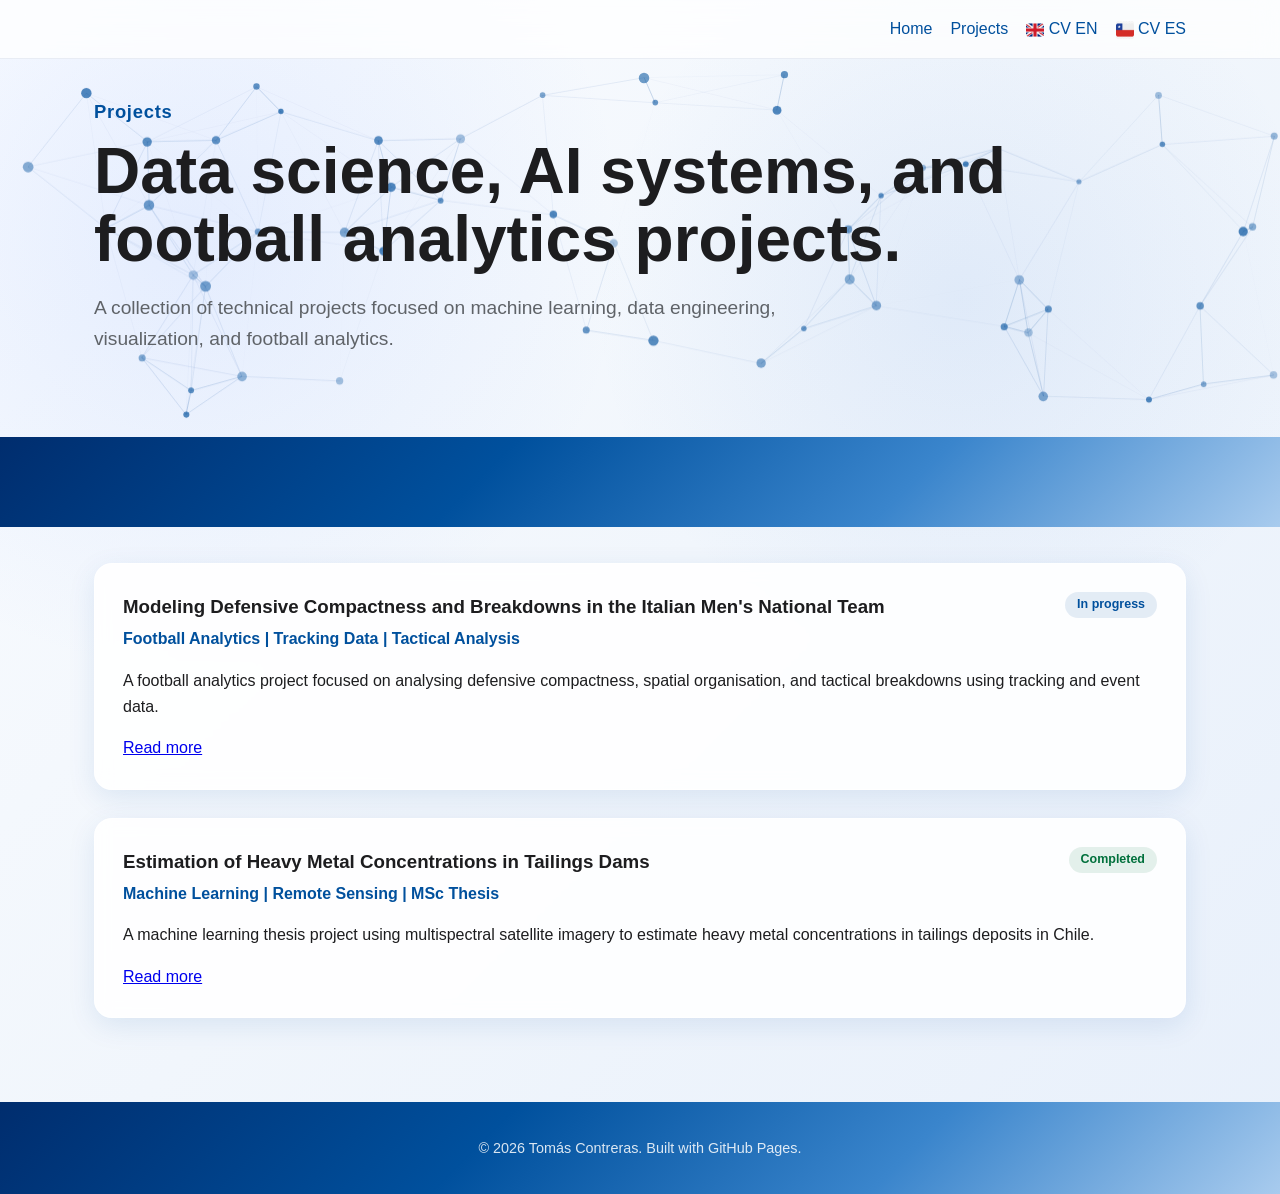
==== projects/index.html @ 69ec7506 "modificación css" ====
<!DOCTYPE html>
<html lang="en">
<head>
  <meta charset="UTF-8" />
  <meta name="viewport" content="width=device-width, initial-scale=1.0" />
  <title>Projects | Tomás Contreras</title>
  <link rel="stylesheet" href="../assets/css/style.css" />
</head>
<body>
  <header class="site-header">
    <nav>
      <div class="nav-links">
        <a href="../index.html">Home</a>
        <a href="index.html">Projects</a>
        <a href="../files/TOMÁS_CONTRERAS_CV_EN.pdf"><img src="../assets/img/united_kingdom.png" alt="UK flag" class="flag-icon"> CV EN</a>
        <a href="../files/TOMÁS_CONTRERAS_CV_ES.pdf"><img src="../assets/img/chile.png" alt="Chile flag" class="flag-icon"> CV ES</a>
      </div>
    </nav>
  </header>

  <div class="hero-outer">
    <canvas id="hero-canvas" aria-hidden="true"></canvas>
    <div class="hero-inner">
      <section class="hero">
        <p class="eyebrow">Projects</p>
        <h1>Data science, AI systems, and football analytics projects.</h1>
        <p class="hero-text">
          A collection of technical projects focused on machine learning, data engineering,
          visualization, and football analytics.
        </p>
      </section>
    </div>
  </div>

  <div class="band"></div>

  <div class="sections-wrapper">

    <div class="section-block">
      <div class="section">
        <div class="timeline-header">
          <h3>Modeling Defensive Compactness and Breakdowns in the Italian Men's National Team</h3>
          <span class="project-status in-progress">In progress</span>
        </div>
        <p class="role">Football Analytics | Tracking Data | Tactical Analysis</p>
        <p>
          A football analytics project focused on analysing defensive compactness,
          spatial organisation, and tactical breakdowns using tracking and event data.
        </p>
        <a class="button secondary" href="defensive-compactness/index.html">Read more</a>
      </div>
    </div>

    <div class="section-block">
      <div class="section">
        <div class="timeline-header">
          <h3>Estimation of Heavy Metal Concentrations in Tailings Dams</h3>
          <span class="project-status completed">Completed</span>
        </div>
        <p class="role">Machine Learning | Remote Sensing | MSc Thesis</p>
        <p>
          A machine learning thesis project using multispectral satellite imagery
          to estimate heavy metal concentrations in tailings deposits in Chile.
        </p>
        <a class="button secondary" href="tailings-metal-estimation/index.html">Read more</a>
      </div>
    </div>

  </div>

  <script>
  (function () {
    const canvas = document.getElementById('hero-canvas');
    const ctx    = canvas.getContext('2d');
    const heroOuter = document.querySelector('.hero-outer');

    const mouse = { x: -9999, y: -9999 };

    function resize() {
      canvas.width  = heroOuter.offsetWidth;
      canvas.height = heroOuter.offsetHeight;
    }
    resize();
    window.addEventListener('resize', resize);

    window.addEventListener('mousemove', function (e) {
      const r = canvas.getBoundingClientRect();
      mouse.x = e.clientX - r.left;
      mouse.y = e.clientY - r.top;
    });
    document.addEventListener('mouseleave', function () {
      mouse.x = -9999;
      mouse.y = -9999;
    });

    function rand(min, max) { return Math.random() * (max - min) + min; }

    function Node() {
      this.x     = rand(0, canvas.width);
      this.y     = rand(0, canvas.height);
      this.vx    = rand(-0.38, 0.38);
      this.vy    = rand(-0.38, 0.38);
      this.r     = rand(2.5, 5.5);
      this.alpha = rand(0.30, 0.70);
    }

    Node.prototype.update = function () {
      this.x += this.vx;
      this.y += this.vy;

      if (this.x < 0 || this.x > canvas.width)  this.vx *= -1;
      if (this.y < 0 || this.y > canvas.height) this.vy *= -1;

      const dx   = this.x - mouse.x;
      const dy   = this.y - mouse.y;
      const dist = Math.sqrt(dx * dx + dy * dy);
      const R    = 130;

      if (dist < R && dist > 0.5) {
        const strength = ((R - dist) / R) * 5;
        this.x += (dx / dist) * strength;
        this.y += (dy / dist) * strength;
      }
    };

    Node.prototype.draw = function () {
      ctx.beginPath();
      ctx.arc(this.x, this.y, this.r, 0, Math.PI * 2);
      ctx.fillStyle = 'rgba(0,80,157,' + this.alpha + ')';
      ctx.fill();
    };

    const LINK_DIST = 155;
    const nodes = Array.from({ length: 55 }, function () { return new Node(); });

    function drawLinks() {
      for (var i = 0; i < nodes.length; i++) {
        for (var j = i + 1; j < nodes.length; j++) {
          var dx   = nodes[i].x - nodes[j].x;
          var dy   = nodes[i].y - nodes[j].y;
          var dist = Math.sqrt(dx * dx + dy * dy);
          if (dist < LINK_DIST) {
            var alpha = (1 - dist / LINK_DIST) * 0.28;
            ctx.strokeStyle = 'rgba(0,80,157,' + alpha + ')';
            ctx.lineWidth   = 0.9;
            ctx.beginPath();
            ctx.moveTo(nodes[i].x, nodes[i].y);
            ctx.lineTo(nodes[j].x, nodes[j].y);
            ctx.stroke();
          }
        }
      }
    }

    function loop() {
      ctx.clearRect(0, 0, canvas.width, canvas.height);
      drawLinks();
      nodes.forEach(function (n) { n.update(); n.draw(); });
      requestAnimationFrame(loop);
    }
    loop();
  })();
  </script>

  <div class="footer-band">
    <footer>
      <p>© 2026 Tomás Contreras. Built with GitHub Pages.</p>
    </footer>
  </div>
</body>
</html>
---- assets/css/style.css ----
:root {
  --bg: #f8f9fb;
  --text: #1d1d1f;
  --muted: #5f6368;
  --card: #ffffff;
  --border: #e5e7eb;
  --accent: #00509d;
  --accent-dark: #003d7a;
}

* {
  box-sizing: border-box;
}

body {
  margin: 0;
  font-family: Inter, Arial, Helvetica, sans-serif;
  background:
    radial-gradient(circle at 15% 20%, rgba(120, 160, 255, 0.15), transparent 30%),
    radial-gradient(circle at 75% 25%, rgba(70, 130, 220, 0.10), transparent 28%),
    linear-gradient(135deg, #fafcff 0%, #f1f6fc 50%, #e8f0fb 100%);
  color: var(--text);
  line-height: 1.6;
  min-height: 100vh;
}

/* ── Header / Nav ─────────────────────────────────────── */
.site-header {
  background: rgba(255, 255, 255, 0.75);
  border-bottom: 1px solid rgba(120, 140, 180, 0.15);
  position: sticky;
  top: 0;
  backdrop-filter: blur(12px);
  z-index: 10;
}

nav {
  max-width: 1140px;
  margin: 0 auto;
  padding: 16px 24px;
  display: flex;
  justify-content: flex-end;
  align-items: center;
}

.logo {
  font-weight: 700;
  color: var(--text);
  text-decoration: none;
}

.nav-links {
  display: flex;
  gap: 18px;
  flex-wrap: wrap;
}

.nav-back {
  display: flex;
  align-items: center;
  gap: 5px;
  margin-right: auto;
  color: var(--muted);
  text-decoration: none;
  font-size: 0.9rem;
  font-weight: 500;
  transition: color 0.2s;
}

.nav-back:hover {
  color: var(--accent);
  text-decoration: none;
}

.nav-links a,
.social-links a {
  color: var(--accent);
  text-decoration: none;
  font-weight: 500;
}

.flag-icon {
  width: 18px;
  height: auto;
  vertical-align: middle;
  border-radius: 2px;
  display: inline-block;
}

.nav-links a:hover,
.social-links a:hover {
  text-decoration: underline;
}

/* ── Hero ─────────────────────────────────────────────── */
.hero-outer {
  position: relative;
  overflow: hidden;
  width: 100%;
}

#hero-canvas {
  position: absolute;
  inset: 0;
  width: 100%;
  height: 100%;
  pointer-events: none;
  z-index: 0;
}

.hero-inner {
  position: relative;
  z-index: 1;
  max-width: 1140px;
  margin: 0 auto;
  padding: 0 24px 32px;
}

.hero {
  padding: 20px 0 32px;
}

.hero-grid {
  display: grid;
  grid-template-columns: 1.25fr 0.75fr;
  align-items: center;
  gap: 64px;
  padding: 20px 0 32px;
}

.hero-content {
  max-width: 720px;
}

.hero-image-wrapper {
  display: flex;
  justify-content: center;
}

.hero-image {
  width: min(340px, 100%);
  aspect-ratio: 4 / 5;
  object-fit: cover;
  object-position: center top;
  border-radius: 28px;
  background: #ffffff;
  box-shadow: 0 24px 60px rgba(0, 80, 157, 0.18);
  border: 1px solid rgba(255, 255, 255, 0.7);
}

.eyebrow {
  color: var(--accent);
  font-weight: 700;
  letter-spacing: 0.04em;
  font-size: 1.15rem;
  margin-bottom: 12px;
}

h1 {
  font-size: clamp(2.3rem, 5vw, 4rem);
  line-height: 1.05;
  margin: 0 0 20px;
}

.hero-text {
  max-width: 760px;
  font-size: 1.2rem;
  color: var(--muted);
}

/* ── Social links ─────────────────────────────────────── */
.social-links {
  display: flex;
  gap: 28px;
  flex-wrap: wrap;
  margin-top: 28px;
  justify-content: center;
}

.social-links a {
  display: flex;
  align-items: center;
  gap: 8px;
  color: var(--accent);
  text-decoration: none;
  font-weight: 600;
  font-size: 0.95rem;
  transition: opacity 0.2s;
}

.social-links a:hover {
  opacity: 0.75;
  text-decoration: none;
}

.social-links svg {
  flex-shrink: 0;
}

/* ── Blue band divider ────────────────────────────────── */
.band {
  width: 100%;
  height: 90px;
  background: linear-gradient(135deg, #002d6e 0%, #00509d 38%, #3a85cc 70%, #a8cbee 100%);
  margin: 0;
}

/* ── Sections wrapper ─────────────────────────────────── */
.sections-wrapper {
  max-width: 1140px;
  margin: 0 auto;
  padding: 36px 24px 48px;
}

.section-block {
  margin-bottom: 28px;
}

/* Section title: centered, outside the box */
.section-title {
  text-align: center;
  font-size: 1.85rem;
  font-weight: 700;
  margin: 0 0 14px;
  color: var(--text);
}

.section {
  background: rgba(255, 255, 255, 0.88);
  border: 1px solid rgba(255, 255, 255, 0.6);
  border-radius: 18px;
  padding: 28px;
  box-shadow: 0 8px 28px rgba(0, 80, 157, 0.10);
  backdrop-filter: blur(8px);
  transition: box-shadow 0.28s ease, border-color 0.28s ease, transform 0.28s ease;
}

.section:hover {
  box-shadow: 0 26px 70px rgba(0, 80, 157, 0.30);
  border-color: rgba(0, 80, 157, 0.40);
  transform: translateY(-7px);
}

/* ── Timeline (Experience / Education) ───────────────── */
.timeline-item {
  border-left: 3px solid var(--accent);
  padding-left: 18px;
  margin-top: 18px;
}

.timeline-item:first-child {
  margin-top: 0;
}

.timeline-header {
  display: flex;
  justify-content: space-between;
  gap: 16px;
  flex-wrap: wrap;
}

.timeline-header h3 {
  margin: 0;
}

.timeline-header span {
  color: var(--muted);
  font-weight: 600;
  white-space: nowrap;
}

.role {
  color: var(--accent);
  font-weight: 700;
  margin: 4px 0 10px;
}

/* Sub-roles inside a company */
.sub-role {
  margin-top: 18px;
  padding: 10px 0 0 16px;
  border-left: 2px solid rgba(0, 80, 157, 0.22);
}

.sub-role .timeline-header strong {
  font-size: 0.95rem;
  color: var(--text);
  font-weight: 700;
}

.sub-role ul {
  margin: 8px 0 0;
  padding-left: 18px;
}

.sub-role ul li {
  margin-bottom: 6px;
  font-size: 0.9rem;
  color: var(--muted);
  line-height: 1.55;
}

/* ── Project status badge ─────────────────────────────── */
.project-status {
  font-size: 0.78rem;
  font-weight: 700;
  padding: 3px 12px;
  border-radius: 20px;
  white-space: nowrap;
  align-self: flex-start;
}

.project-status.in-progress {
  background: rgba(0, 80, 157, 0.10);
  color: var(--accent);
}

.project-status.completed {
  background: rgba(0, 120, 60, 0.10);
  color: #00703c;
}

/* ── Skills grid ──────────────────────────────────────── */
.skills-grid {
  display: grid;
  grid-template-columns: repeat(2, minmax(0, 1fr));
  gap: 16px;
}

.skills-grid div {
  border: 1px solid var(--border);
  border-radius: 14px;
  padding: 16px;
  background: #fbfcfd;
  box-shadow: 0 4px 14px rgba(0, 80, 157, 0.10);
  transition: box-shadow 0.22s ease, border-color 0.22s ease, transform 0.22s ease;
}

.skills-grid div:hover {
  box-shadow: 0 8px 28px rgba(0, 80, 157, 0.22);
  border-color: rgba(0, 80, 157, 0.30);
  transform: translateY(-2px);
}

.skills-grid h3 {
  margin: 0 0 6px;
  font-size: 1rem;
}

.skills-grid p {
  margin: 0;
  color: var(--muted);
}

/* ── Footer ───────────────────────────────────────────── */
.footer-band {
  width: 100%;
  background: linear-gradient(135deg, #002d6e 0%, #00509d 38%, #3a85cc 70%, #a8cbee 100%);
  margin-top: 8px;
}

footer {
  max-width: 1140px;
  margin: 0 auto;
  padding: 20px 24px;
  color: rgba(255, 255, 255, 0.85);
  text-align: center;
  font-size: 0.9rem;
}

/* ── Responsive ───────────────────────────────────────── */
@media (max-width: 720px) {
  nav {
    align-items: flex-start;
    flex-direction: column;
    gap: 10px;
  }

  .skills-grid {
    grid-template-columns: 1fr;
  }

  .section {
    padding: 22px;
  }

  .hero-grid {
    grid-template-columns: 1fr;
    gap: 28px;
    padding: 16px 0 28px;
  }

  .hero-image-wrapper {
    order: -1;
  }

  .hero-image {
    width: min(260px, 100%);
  }

  .social-links {
    justify-content: flex-start;
  }
}
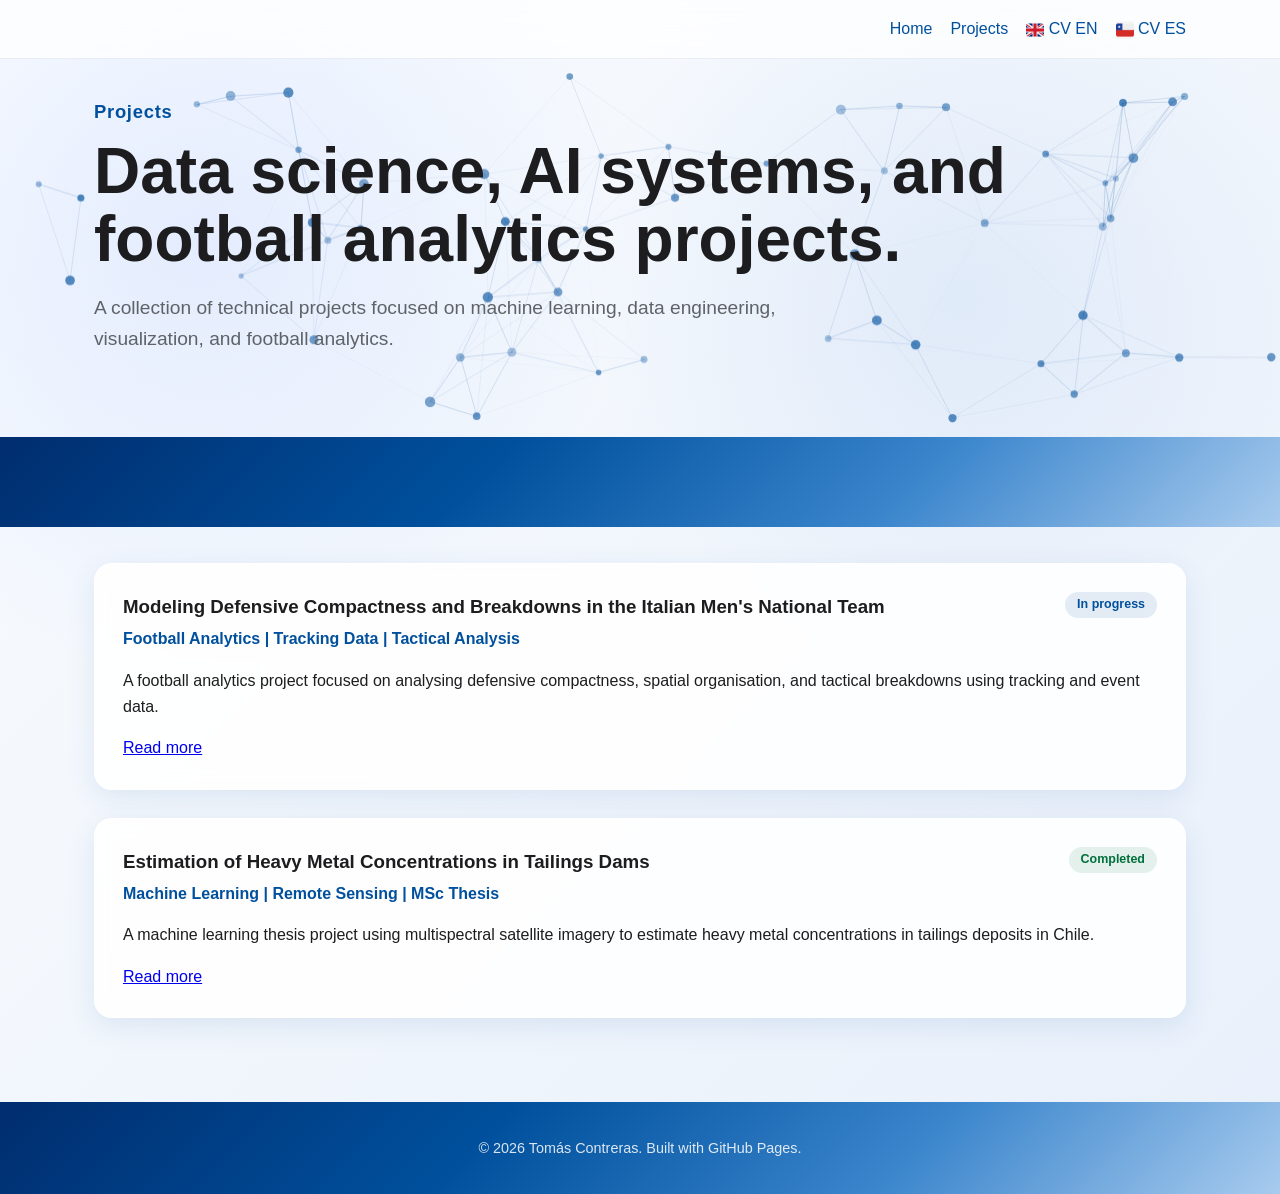
==== commit 19654c0e: "modify favicon" ====
--- a/projects/index.html
+++ b/projects/index.html
@@ -4,6 +4,7 @@
   <meta charset="UTF-8" />
   <meta name="viewport" content="width=device-width, initial-scale=1.0" />
   <title>Projects | Tomás Contreras</title>
+  <link rel="icon" type="image/png" href="../assets/img/favicon.png" />
   <link rel="stylesheet" href="../assets/css/style.css" />
 </head>
 <body>
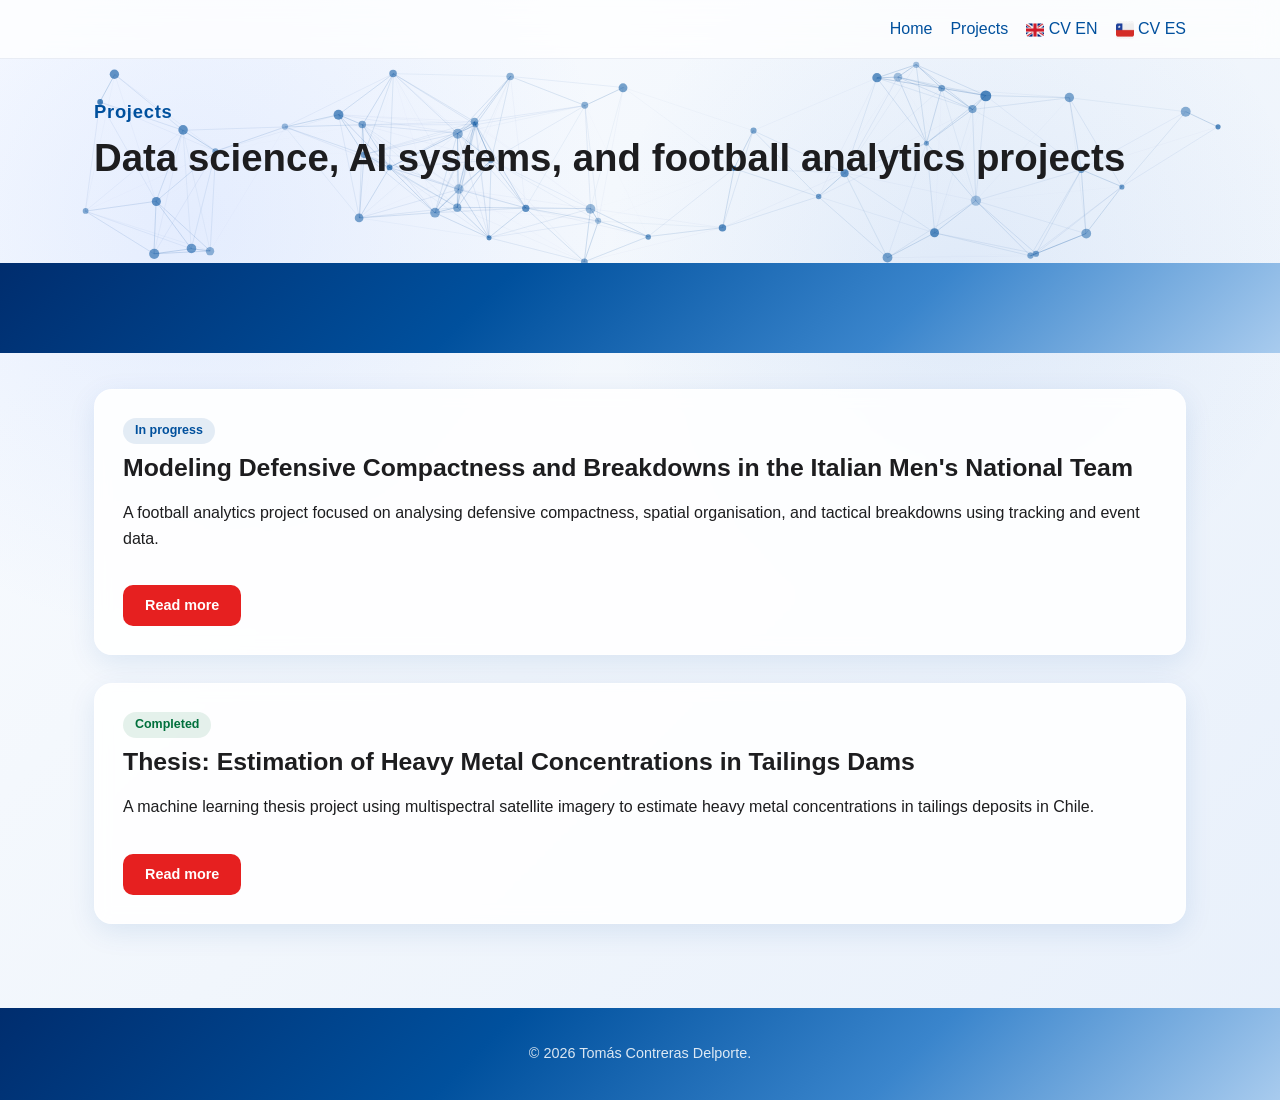
==== commit 9a96fc68: "cambios en CV y texto website" ====
--- a/projects/index.html
+++ b/projects/index.html
@@ -24,11 +24,8 @@
     <div class="hero-inner">
       <section class="hero">
         <p class="eyebrow">Projects</p>
-        <h1>Data science, AI systems, and football analytics projects.</h1>
-        <p class="hero-text">
-          A collection of technical projects focused on machine learning, data engineering,
-          visualization, and football analytics.
-        </p>
+        <h1 class="hero-title-sm">Data science, AI systems, and football analytics projects</h1>
+        
       </section>
     </div>
   </div>
@@ -39,31 +36,29 @@
 
     <div class="section-block">
       <div class="section">
-        <div class="timeline-header">
-          <h3>Modeling Defensive Compactness and Breakdowns in the Italian Men's National Team</h3>
+        <div class="project-card-header">
           <span class="project-status in-progress">In progress</span>
+          <h3 class="project-title">Modeling Defensive Compactness and Breakdowns in the Italian Men's National Team</h3>
         </div>
-        <p class="role">Football Analytics | Tracking Data | Tactical Analysis</p>
         <p>
           A football analytics project focused on analysing defensive compactness,
           spatial organisation, and tactical breakdowns using tracking and event data.
         </p>
-        <a class="button secondary" href="defensive-compactness/index.html">Read more</a>
+        <a class="btn-read-more" href="defensive-compactness/index.html">Read more</a>
       </div>
     </div>
 
     <div class="section-block">
       <div class="section">
-        <div class="timeline-header">
-          <h3>Estimation of Heavy Metal Concentrations in Tailings Dams</h3>
+        <div class="project-card-header">
           <span class="project-status completed">Completed</span>
+          <h3 class="project-title">Thesis: Estimation of Heavy Metal Concentrations in Tailings Dams</h3>
         </div>
-        <p class="role">Machine Learning | Remote Sensing | MSc Thesis</p>
         <p>
           A machine learning thesis project using multispectral satellite imagery
           to estimate heavy metal concentrations in tailings deposits in Chile.
         </p>
-        <a class="button secondary" href="tailings-metal-estimation/index.html">Read more</a>
+        <a class="btn-read-more" href="tailings-metal-estimation/index.html">Read more</a>
       </div>
     </div>
 
@@ -165,7 +160,7 @@
 
   <div class="footer-band">
     <footer>
-      <p>© 2026 Tomás Contreras. Built with GitHub Pages.</p>
+      <p>© 2026 Tomás Contreras Delporte.</p>
     </footer>
   </div>
 </body>
--- a/assets/css/style.css
+++ b/assets/css/style.css
@@ -169,11 +169,19 @@
 }
 
 /* ── Social links ─────────────────────────────────────── */
+.hero-connect {
+  font-size: 1.05rem;
+  font-weight: 600;
+  color: var(--accent);
+  margin: 16px 0 0;
+  text-align: center;
+}
+
 .social-links {
   display: flex;
-  gap: 28px;
+  gap: 14px;
   flex-wrap: wrap;
-  margin-top: 28px;
+  margin-top: 16px;
   justify-content: center;
 }
 
@@ -184,12 +192,19 @@
   color: var(--accent);
   text-decoration: none;
   font-weight: 600;
-  font-size: 0.95rem;
-  transition: opacity 0.2s;
+  font-size: 0.92rem;
+  background: #ffffff;
+  border: 1px solid rgba(0, 80, 157, 0.15);
+  padding: 9px 18px;
+  border-radius: 10px;
+  box-shadow: 0 4px 14px rgba(0, 80, 157, 0.12);
+  transition: box-shadow 0.22s, border-color 0.22s, transform 0.22s;
 }
 
 .social-links a:hover {
-  opacity: 0.75;
+  box-shadow: 0 8px 24px rgba(0, 80, 157, 0.22);
+  border-color: rgba(0, 80, 157, 0.30);
+  transform: translateY(-2px);
   text-decoration: none;
 }
 
@@ -275,29 +290,81 @@
   margin: 4px 0 10px;
 }
 
-/* Sub-roles inside a company */
-.sub-role {
-  margin-top: 18px;
-  padding: 10px 0 0 16px;
-  border-left: 2px solid rgba(0, 80, 157, 0.22);
-}
-
-.sub-role .timeline-header strong {
+/* Roles inside a company */
+.exp-role {
+  margin-top: 14px;
+}
+
+.exp-role-header {
+  display: flex;
+  justify-content: space-between;
+  align-items: baseline;
+  gap: 16px;
+  flex-wrap: wrap;
+}
+
+.exp-role-title {
+  color: var(--accent);
+  font-weight: 700;
+  font-style: italic;
   font-size: 0.95rem;
-  color: var(--text);
-  font-weight: 700;
-}
-
-.sub-role ul {
-  margin: 8px 0 0;
-  padding-left: 18px;
-}
-
-.sub-role ul li {
-  margin-bottom: 6px;
+}
+
+.exp-role-date {
+  color: var(--accent);
+  font-weight: 600;
+  font-style: italic;
+  font-size: 0.9rem;
+  white-space: nowrap;
+}
+
+.exp-role ul {
+  margin: 6px 0 0;
+  padding-left: 20px;
+}
+
+.exp-role ul li {
+  margin-bottom: 5px;
   font-size: 0.9rem;
   color: var(--muted);
   line-height: 1.55;
+}
+
+/* ── Project card ─────────────────────────────────────── */
+.hero-title-sm {
+  font-size: clamp(1.25rem, 3vw, 2.5rem);
+}
+
+.project-card-header {
+  display: flex;
+  flex-direction: column;
+  gap: 8px;
+  margin-bottom: 12px;
+}
+
+.project-title {
+  font-size: 1.55rem;
+  margin: 0;
+  line-height: 1.3;
+}
+
+.btn-read-more {
+  display: inline-block;
+  margin-top: 18px;
+  padding: 9px 22px;
+  border-radius: 10px;
+  background: #e62020;
+  color: #ffffff;
+  text-decoration: none;
+  font-weight: 600;
+  font-size: 0.9rem;
+  transition: background 0.22s, transform 0.22s;
+}
+
+.btn-read-more:hover {
+  background: #cc1a1a;
+  transform: translateY(-2px);
+  text-decoration: none;
 }
 
 /* ── Project status badge ─────────────────────────────── */
@@ -320,6 +387,71 @@
   color: #00703c;
 }
 
+/* ── Project detail page ──────────────────────────────── */
+.project-img {
+  display: block;
+  width: 100%;
+  max-width: 520px;
+  border-radius: 14px;
+  box-shadow: 0 8px 28px rgba(0, 80, 157, 0.14);
+  margin: 20px auto 8px;
+}
+
+.project-img-caption {
+  text-align: center;
+  font-size: 0.85rem;
+  color: var(--muted);
+  margin-bottom: 4px;
+}
+
+.tech-tags {
+  display: flex;
+  flex-wrap: wrap;
+  gap: 10px;
+  margin-top: 10px;
+}
+
+.tech-tag {
+  background: rgba(0, 80, 157, 0.08);
+  color: var(--accent);
+  border: 1px solid rgba(0, 80, 157, 0.18);
+  border-radius: 8px;
+  padding: 5px 14px;
+  font-size: 0.85rem;
+  font-weight: 600;
+}
+
+.section ol {
+  padding-left: 20px;
+  margin: 0;
+}
+
+.section ol li {
+  margin-bottom: 14px;
+  line-height: 1.6;
+}
+
+.btn-github {
+  display: inline-flex;
+  align-items: center;
+  gap: 8px;
+  margin-top: 8px;
+  padding: 10px 22px;
+  border-radius: 10px;
+  background: var(--accent);
+  color: #ffffff;
+  text-decoration: none;
+  font-weight: 600;
+  font-size: 0.92rem;
+  transition: background 0.22s, transform 0.22s;
+}
+
+.btn-github:hover {
+  background: var(--accent-dark);
+  transform: translateY(-2px);
+  text-decoration: none;
+}
+
 /* ── Skills grid ──────────────────────────────────────── */
 .skills-grid {
   display: grid;
